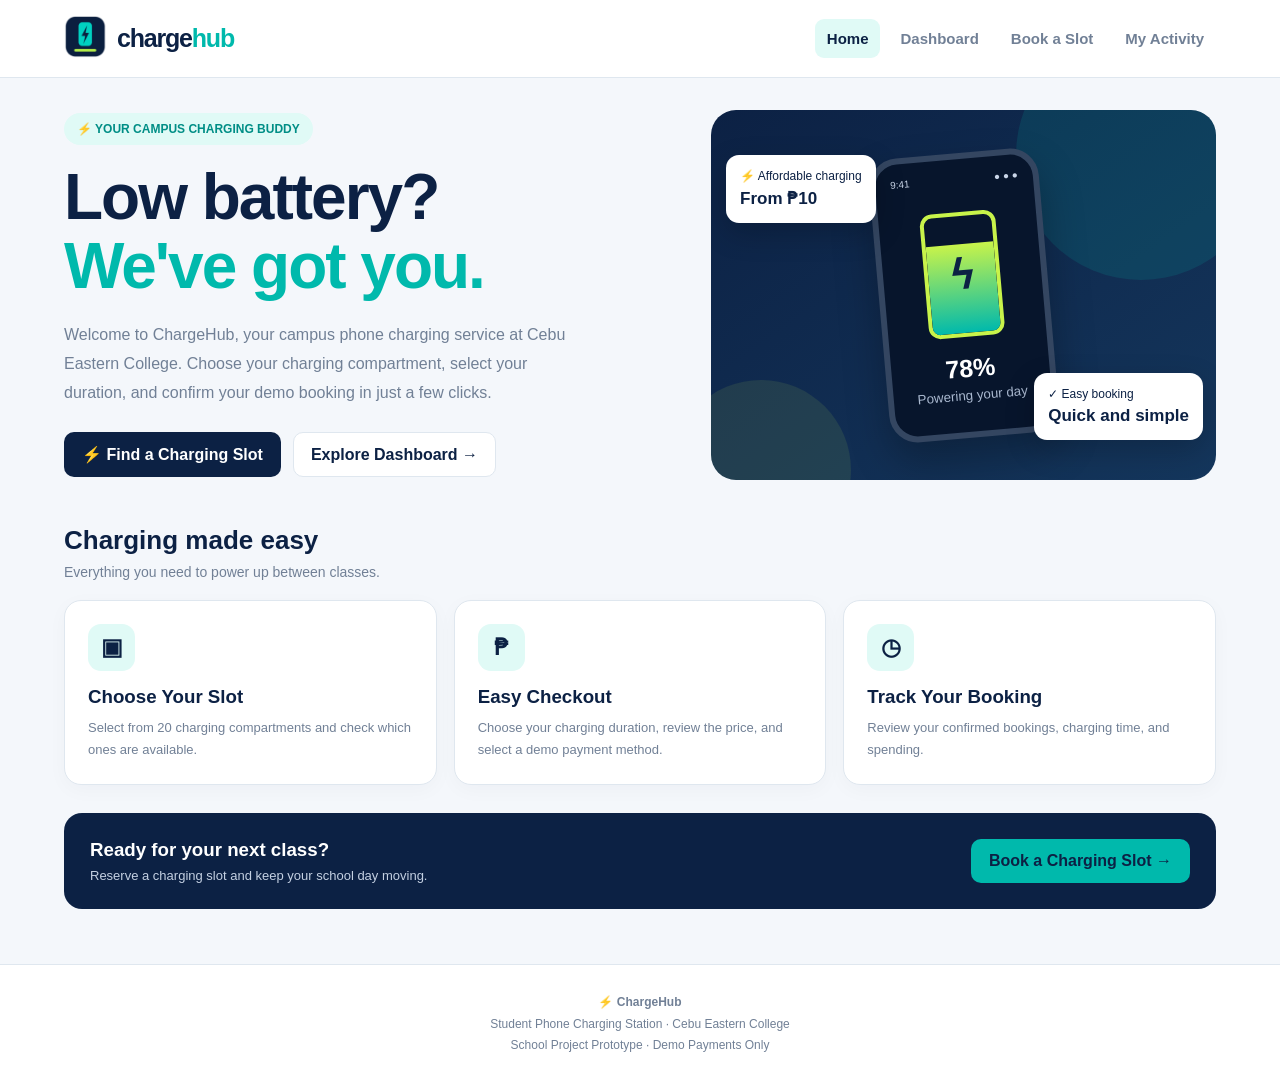
==== chargehub.html @ 487d8709 "added by berdin changed fonts, logos" ====
<!DOCTYPE html>
<html lang="en">
<head>
<meta charset="UTF-8">
<meta name="viewport" content="width=device-width, initial-scale=1.0">
<title>ChargeHub | CEC</title>
<link rel="icon" type="img/png" href="charghub-logo.png">
<link rel="stylesheet" href="design.css">

</head>

<body>

<header>
    <div class="brand">
        <div class="logo-icon">
             <img src="charghub-logo.png" alt="ChargeHub logo" class="logo-img">
        </div>
        <div class="brand-name">charge<span>hub</span></div>
    </div>

    <nav>
        <button class="active" onclick="showPage('home', this)">Home</button>
        <button onclick="showPage('dashboard', this)">Dashboard</button>
        <button onclick="showPage('booking', this)">Book a Slot</button>
        <button onclick="showPage('history', this)">My Activity</button>
    </nav>
</header>

<main>

<!-- HOME PAGE -->

<section id="home" class="page active">
    <div class="hero">
        <div>
            <div class="eyebrow">⚡ YOUR CAMPUS CHARGING BUDDY</div>

            <h1>Low battery?<br><span>We've got you.</span></h1>

            <p>
                Welcome to ChargeHub, your campus phone charging service
                at Cebu Eastern College. Choose your charging compartment,
                select your duration, and confirm your demo booking
                in just a few clicks.
            </p>

            <div class="hero-actions">
                <button class="primary" onclick="showPage('booking')">
                    ⚡ Find a Charging Slot
                </button>

                <button class="secondary" onclick="showPage('dashboard')">
                    Explore Dashboard →
                </button>
            </div>
        </div>

        <div class="hero-art">
            <div class="float-card float-one">
                ⚡ Affordable charging
                <strong>From ₱10</strong>
            </div>

            <div class="phone">
                <div class="phone-top">
                    <span>9:41</span>
                    <span>● ● ●</span>
                </div>

                <div class="battery">
                    <div class="battery-fill"></div>
                    <div class="bolt">ϟ</div>
                </div>

                <strong>78%</strong>
                <small>Powering your day</small>
            </div>

            <div class="float-card float-two">
                ✓ Easy booking
                <strong>Quick and simple</strong>
            </div>
        </div>
    </div>

    <div class="section-heading">
        <h2>Charging made easy</h2>
        <p>Everything you need to power up between classes.</p>
    </div>

    <div class="cards">
        <div class="card">
            <div class="card-icon">▣</div>
            <h3>Choose Your Slot</h3>
            <p>Select from 20 charging compartments and check which ones are available.</p>
        </div>

        <div class="card">
            <div class="card-icon">₱</div>
            <h3>Easy Checkout</h3>
            <p>Choose your charging duration, review the price, and select a demo payment method.</p>
        </div>

        <div class="card">
            <div class="card-icon">◷</div>
            <h3>Track Your Booking</h3>
            <p>Review your confirmed bookings, charging time, and spending.</p>
        </div>
    </div>

    <div class="promo">
        <div>
            <h3>Ready for your next class?</h3>
            <p>Reserve a charging slot and keep your school day moving.</p>
        </div>

        <button class="primary" onclick="showPage('booking')">
            Book a Charging Slot →
        </button>
    </div>
</section>

<!-- DASHBOARD -->

<section id="dashboard" class="page">
    <div class="page-heading">
        <div>
            <h1>Student Dashboard</h1>
            <p>Welcome to ChargeHub! Manage your campus charging sessions here.</p>
        </div>

        <button class="primary" onclick="showPage('booking')">
            ⚡ Book a Slot
        </button>
    </div>

    <div class="promo" style="margin-top:0;margin-bottom:25px">
        <div>
            <h2>Keep your phone powered up!</h2>
            <p>Choose an available charging compartment and book your session.</p>
        </div>

        <button class="primary" onclick="showPage('booking')">
            Find a Slot →
        </button>
    </div>

    <div class="stats">
        <div class="stat">
            <div class="stat-label">Total Bookings</div>
            <div class="stat-number" id="statBookings">0</div>
            <div class="stat-note">Your confirmed sessions</div>
        </div>

        <div class="stat">
            <div class="stat-label">Total Charging Time</div>
            <div class="stat-number" id="statTime">0 min</div>
            <div class="stat-note">Across your bookings</div>
        </div>

        <div class="stat">
            <div class="stat-label">Total Spending</div>
            <div class="stat-number" id="statSpent">₱0</div>
            <div class="stat-note">Transactions</div>
        </div>

        <div class="stat">
            <div class="stat-label">Available Slots</div>
            <div class="stat-number" id="statAvailable">20/20</div>
            <div class="stat-note">Charging station status</div>
        </div>
    </div>

    <div class="dashboard-grid">
        <div class="panel">
            <div class="panel-heading">
                <h3>Charging Station Overview</h3>
                <span>CEC · 20 Compartments</span>
            </div>

            <p style="font-size:12px;color:var(--muted);margin-bottom:16px">
                Select an available compartment to start a booking.
            </p>

            <div class="slots" id="dashboardSlots"></div>

            <p class="notice">
                Turquoise indicates your selected slot. Orange indicates a slot already booked in this demo.
            </p>

            <button class="primary full"
                    style="margin-top:18px"
                    onclick="showPage('booking')">
                Choose a Charging Slot →
            </button>
        </div>

        <div>
            <div class="panel">
                <div class="panel-heading">
                    <h3>Recent Activity</h3>
                    <button class="secondary" onclick="showPage('history')">
                        View All
                    </button>
                </div>

                <div id="recentActivity"></div>
            </div>

            <div class="panel">
                <div class="panel-heading">
                    <h3>Quick Actions</h3>
                </div>

                <button class="primary full" onclick="showPage('booking')">
                    ⚡ Book a Charging Slot
                </button>

                <button class="secondary full"
                        style="margin-top:10px"
                        onclick="showPage('history')">
                    ◷ View Booking History
                </button>

                <div style="margin-top:20px;padding:15px;background:var(--turquoise-light);border-radius:12px">
                    <strong style="font-size:13px">Charging Rates</strong>
                    <p style="font-size:12px;line-height:1.8;margin-top:8px">
                        30 minutes — ₱10<br>
                        1 hour — ₱20<br>
                        2 hours — ₱30
                    </p>
                </div>

                <p class="notice">
                    All payments are demonstrations only. No real money is collected.
                </p>
            </div>
        </div>
    </div>
</section>

<!-- BOOKING PAGE -->

<section id="booking" class="page">
    <div class="page-heading">
        <div>
            <h1>Book a Charging Slot ⚡</h1>
            <p>Choose one of the 20 compartments and your preferred duration.</p>
        </div>

        <button class="secondary" onclick="showPage('dashboard')">
            ← Dashboard
        </button>
    </div>

    <div class="dashboard-grid">
        <div class="panel">
            <div class="panel-heading">
                <h3>Charging Compartments</h3>
                <span id="bookingSlotCount">20 available</span>
            </div>

            <div class="slots" id="bookingSlots"></div>

            <p class="notice">
                Turquoise means selected. Orange means already booked.
                Select any available compartment to continue.
            </p>
        </div>

        <div class="panel">
            <div class="panel-heading">
                <h3>Your Booking</h3>
                <span class="pill">Review</span>
            </div>

            <div class="form-field">
                <label for="bookingSlot">Selected Compartment</label>
                <select id="bookingSlot" onchange="selectSlot(this.value)"></select>
            </div>

            <div class="form-field">
                <label for="bookingDuration">Charging Duration</label>
                <select id="bookingDuration" onchange="updatePrice()">
                    <option value="30">30 minutes - ₱10</option>
                    <option value="60" selected>1 hour - ₱20</option>
                    <option value="120">2 hours - ₱30</option>
                </select>
            </div>

            <div class="form-field">
                <label for="bookingPayment">Payment Method</label>
                <select id="bookingPayment">
                    <option>GCash</option>
                    <option>Maya</option>
                    <option>Pay at Station/ Cash</option>
                </select>
            </div>

            <div class="price-line">
                <span>Total Price</span>
                <strong id="bookingPrice">₱20</strong>
            </div>

            <button class="primary full" id="confirmButton"
                    onclick="confirmBooking()">
                Confirm Booking →
            </button>

            <p class="notice">
                This is a school project prototype. No real payment or actual hardware reservation is processed.
            </p>
        </div>
    </div>
</section>

<!-- MY ACTIVITY -->

<section id="history" class="page">
    <div class="page-heading">
        <div>
            <h1>My Activity</h1>
            <p>Review your ChargeHub booking history.</p>
        </div>

        <button class="primary" onclick="showPage('booking')">
            + Book Again
        </button>
    </div>

    <div class="panel">
        <div class="panel-heading">
            <h3>Session History</h3>
            <span id="historyCount">0 bookings</span>
        </div>

        <div class="history-row history-header">
            <span>SESSION</span>
            <span>DATE</span>
            <span>AMOUNT</span>
            <span>STATUS</span>
        </div>

        <div id="historyRows"></div>

        <p class="notice">
            Bookings are stored only while this page remains open. Refreshing the page resets the demo.
        </p>
    </div>
</section>

</main>

<footer>
    <strong>⚡ ChargeHub</strong><br>
    Student Phone Charging Station · Cebu Eastern College<br>
    School Project Prototype · Demo Payments Only
</footer>

<div class="toast" id="toast" role="status" aria-live="polite"></div>

<script>
/* PRICING */

const TOTAL_SLOTS = 20;

const prices = {
    30: 10,
    60: 20,
    120: 30
};

let selectedSlot = "CH-01";
let occupied = new Set();
let bookings = [];
let toastTimer;

/* NAVIGATION */

function showPage(page, button) {
    document.querySelectorAll(".page").forEach(section => {
        section.classList.remove("active");
    });

    document.getElementById(page).classList.add("active");

    document.querySelectorAll("nav button").forEach(item => {
        item.classList.remove("active");
    });

    if (button) {
        button.classList.add("active");
    } else {
        const navButton = [...document.querySelectorAll("nav button")]
            .find(item => {
                const text = item.textContent.trim().toLowerCase();

                return (
                    (page === "home" && text === "home") ||
                    (page === "dashboard" && text === "dashboard") ||
                    (page === "booking" && text === "book a slot") ||
                    (page === "history" && text === "my activity")
                );
            });

        if (navButton) navButton.classList.add("active");
    }

    renderData();

    window.scrollTo({
        top: 0,
        behavior: "smooth"
    });
}

/* NOTIFICATION */

function notify(message) {
    const toast = document.getElementById("toast");

    toast.textContent = message;
    toast.classList.add("show");

    clearTimeout(toastTimer);

    toastTimer = setTimeout(() => {
        toast.classList.remove("show");
    }, 3000);
}

/* SLOT FUNCTIONS */

function getSlotId(number) {
    return "CH-" + String(number).padStart(2, "0");
}

function renderSlots(containerId) {
    const container = document.getElementById(containerId);
    container.innerHTML = "";

    for (let i = 1; i <= TOTAL_SLOTS; i++) {
        const id = getSlotId(i);
        const busy = occupied.has(id);

        const button = document.createElement("button");
        button.type = "button";
        button.className = "slot";

        if (busy) {
            button.classList.add("busy");
        } else if (id === selectedSlot) {
            button.classList.add("selected");
        } else {
            button.classList.add("available");
        }

        button.disabled = busy;

        button.innerHTML = `
            <span style="font-size:22px">▣</span>
            <strong>${id}</strong>
            <small>
                <span class="dot">●</span>
                ${busy ? "Occupied" : "Available"}
            </small>
        `;

        if (!busy) {
            button.addEventListener("click", () => selectSlot(id));
        }

        container.appendChild(button);
    }
}

function updateSlotOptions() {
    const select = document.getElementById("bookingSlot");
    select.innerHTML = "";

    for (let i = 1; i <= TOTAL_SLOTS; i++) {
        const id = getSlotId(i);

        if (!occupied.has(id)) {
            const option = document.createElement("option");
            option.value = id;
            option.textContent = id + " - Available";
            select.appendChild(option);
        }
    }

    if (selectedSlot && !occupied.has(selectedSlot)) {
        select.value = selectedSlot;
    } else if (select.options.length > 0) {
        select.selectedIndex = 0;
    }

    const available = TOTAL_SLOTS - occupied.size;

    document.getElementById("bookingSlotCount").textContent =
        available + (available === 1 ? " available" : " available");

    const confirmButton = document.getElementById("confirmButton");

    confirmButton.disabled = available === 0;
    confirmButton.textContent = available === 0
        ? "No Slots Available"
        : "Confirm Booking →";

    if (available === 0) {
        document.getElementById("bookingSlotCount").textContent =
            "No slots available";
    }
}

function selectSlot(id) {
    if (!id || occupied.has(id)) {
        notify("Please select an available charging slot.");
        return;
    }

    selectedSlot = id;

    updateSlotOptions();
    renderSlots("dashboardSlots");
    renderSlots("bookingSlots");
}

/* PRICE UPDATE */

function updatePrice() {
    const duration = Number(
        document.getElementById("bookingDuration").value
    );

    document.getElementById("bookingPrice").textContent =
        "₱" + prices[duration];
}

/* BOOKING CONFIRMATION */

function confirmBooking() {
    const slot = document.getElementById("bookingSlot").value;
    const duration = Number(
        document.getElementById("bookingDuration").value
    );

    const payment = document.getElementById("bookingPayment").value;
    const amount = prices[duration];

    if (!slot) {
        notify("No available slots. Please try again later.");
        return;
    }

    if (occupied.has(slot)) {
        notify("This slot has already been booked. Choose another.");
        updateSlotOptions();
        renderSlots("bookingSlots");
        return;
    }

    const durationNames = {
        30: "30 minutes",
        60: "1 hour",
        120: "2 hours"
    };

    const booking = {
        id: Date.now(),
        slot: slot,
        duration: durationNames[duration],
        minutes: duration,
        amount: amount,
        payment: payment,
        date: new Date().toLocaleString(),
        status: "Confirmed"
    };

    bookings.unshift(booking);
    occupied.add(slot);

    selectedSlot = "";

    for (let i = 1; i <= TOTAL_SLOTS; i++) {
        const id = getSlotId(i);

        if (!occupied.has(id)) {
            selectedSlot = id;
            break;
        }
    }

    updateSlotOptions();
    renderSlots("dashboardSlots");
    renderSlots("bookingSlots");
    renderData();

    showPage("history");

    notify(
        "Booking confirmed for " + slot +
        "! Demo payment only."
    );
}

/* DASHBOARD AND HISTORY */

function renderData() {
    const totalSpent = bookings.reduce(
        (sum, booking) => sum + booking.amount, 0
    );

    const totalMinutes = bookings.reduce(
        (sum, booking) => sum + booking.minutes, 0
    );

    document.getElementById("statBookings").textContent =
        bookings.length;

    document.getElementById("statTime").textContent =
        totalMinutes >= 60
            ? Math.floor(totalMinutes / 60) + " hr " +
              (totalMinutes % 60) + " min"
            : totalMinutes + " min";

    document.getElementById("statSpent").textContent =
        "₱" + totalSpent;

    document.getElementById("statAvailable").textContent =
        (TOTAL_SLOTS - occupied.size) + "/" + TOTAL_SLOTS;

    const recent = document.getElementById("recentActivity");

    if (bookings.length === 0) {
        recent.innerHTML = `
            <p style="color:var(--muted);font-size:13px;line-height:1.7">
                No bookings yet. Book your first charging slot to see your activity here.
            </p>
        `;
    } else {
        recent.innerHTML = bookings.slice(0, 4).map(booking => `
            <div class="activity">
                <div class="activity-icon">⚡</div>

                <div class="activity-info">
                    <strong>${booking.slot} · ${booking.duration}</strong>
                    <small>${booking.date}</small>
                </div>

                <div class="activity-price">₱${booking.amount}</div>
            </div>
        `).join("");
    }

    document.getElementById("historyCount").textContent =
        bookings.length +
        (bookings.length === 1 ? " booking" : " bookings");

    const rows = document.getElementById("historyRows");

    if (bookings.length === 0) {
        rows.innerHTML = `
            <p style="padding:22px 0;color:var(--muted)">
                No bookings yet. Your confirmed bookings will appear here.
            </p>
        `;
    } else {
        rows.innerHTML = bookings.map(booking => `
            <div class="history-row">
                <span>
                    <strong>${booking.slot}</strong><br>
                    <small style="color:var(--muted)">
                        ${booking.duration}
                    </small>
                </span>

                <span>${booking.date}</span>

                <span><strong>₱${booking.amount}</strong></span>

                <span>
                    <span class="pill">${booking.status}</span>
                </span>
            </div>
        `).join("");
    }
}

/* INITIALIZE WEBSITE */

updateSlotOptions();
renderSlots("dashboardSlots");
renderSlots("bookingSlots");
updatePrice();
renderData();
</script>

</body>
</html>
---- design.css ----
:root {
    --navy: #0C2144;
    --navy-light: #14365C;
    --turquoise: #00B9AC;
    --turquoise-light: #E0FAF6;
    --lime: #C8F34A;
    --background: #F4F7FB;
    --white: #FFFFFF;
    --text: #0C2144;
    --muted: #718096;
    --border: #DFE7EF;
    --success: #168553;
    --orange: #D97736;
}

* {
    box-sizing: border-box;
    margin: 0;
    padding: 0;
    font-family: Arial, Helvetica, sans-serif;
}

body {
    background: var(--background);
    color: var(--text);
}

button, select {
    font: inherit;
}

button {
    cursor: pointer;
    border: none;
}

button:disabled {
    cursor: not-allowed;
    opacity: 0.65;
}

header {
    min-height: 76px;
    background: var(--white);
    border-bottom: 1px solid var(--border);
    display: flex;
    align-items: center;
    justify-content: space-between;
    gap: 20px;
    padding: 15px 5%;
    position: sticky;
    top: 0;
    z-index: 100;
}

.brand {
    display: flex;
    align-items: center;
    gap: 10px;
    white-space: nowrap;
}
.logo-img {
    width: 43px;
    height: 43px;
    border-radius: 13px;
    object-fit: cover;
    flex-shrink: 0;
}

.brand-name {
    font-size: 25px;
    font-weight: 900;
    letter-spacing: -1.2px;
    color: var(--navy);
}

.brand-name span {
    color: var(--turquoise);
}

nav {
    display: flex;
    align-items: center;
    gap: 8px;
    flex-wrap: wrap;
}

nav button {
    padding: 11px 12px;
    border-radius: 9px;
    color: var(--muted);
    background: transparent;
    font-family: "Roboto", Arial, sans-serif;
    font-size: 15px;
    font-weight: bold;
}

nav button:hover,
nav button.active {
    color: var(--navy);
    background: var(--turquoise-light);
}

.primary {
    background: var(--navy);
    color: white;
    padding: 13px 18px;
    border-radius: 10px;
    font-weight: bold;
    transition: 0.2s;
}

.primary:hover {
    background: var(--navy-light);
    transform: translateY(-1px);
}

.secondary {
    background: white;
    color: var(--navy);
    border: 1px solid var(--border);
    padding: 12px 17px;
    border-radius: 10px;
    font-weight: bold;
}

.secondary:hover {
    background: var(--turquoise-light);
}

main {
    max-width: 1200px;
    margin: auto;
    padding: 32px 24px 55px;
}

.page {
    display: none;
}

.page.active {
    display: block;
}

/* HOME PAGE */

.hero {
    display: grid;
    grid-template-columns: 1.1fr 0.9fr;
    align-items: center;
    gap: 30px;
    margin-bottom: 45px;
}

.eyebrow {
    display: inline-block;
    padding: 9px 13px;
    border-radius: 30px;
    background: var(--turquoise-light);
    color: #008E86;
    font-size: 12px;
    font-weight: bold;
    margin-bottom: 18px;
}

.hero h1 {
    font-size: clamp(40px, 5vw, 64px);
    line-height: 1.08;
    letter-spacing: -2px;
    margin-bottom: 20px;
    color: var(--navy);
}

.hero h1 span {
    color: var(--turquoise);
}

.hero p {
    color: var(--muted);
    line-height: 1.8;
    font-size: 16px;
    max-width: 520px;
}

.hero-actions {
    display: flex;
    gap: 12px;
    flex-wrap: wrap;
    margin-top: 25px;
}

.hero-art {
    min-height: 370px;
    background: linear-gradient(145deg, var(--navy), var(--navy-light));
    border-radius: 25px;
    position: relative;
    overflow: hidden;
    display: grid;
    place-items: center;
}

.hero-art::before {
    content: "";
    position: absolute;
    width: 250px;
    height: 250px;
    border-radius: 50%;
    background: #00B9AC24;
    top: -80px;
    right: -50px;
}

.hero-art::after {
    content: "";
    position: absolute;
    width: 180px;
    height: 180px;
    border-radius: 50%;
    background: #C8F34A18;
    bottom: -80px;
    left: -40px;
}

.phone {
    position: relative;
    z-index: 1;
    width: 170px;
    height: 285px;
    background: #07152C;
    border: 6px solid #344661;
    border-radius: 29px;
    padding: 15px;
    color: white;
    box-shadow: 0 20px 40px #0004;
    transform: rotate(-5deg);
}

.phone-top {
    display: flex;
    justify-content: space-between;
    font-size: 10px;
    color: #C9D5E8;
}

.battery {
    width: 76px;
    height: 125px;
    border: 4px solid var(--lime);
    border-radius: 12px;
    margin: 27px auto 17px;
    position: relative;
    overflow: hidden;
    display: flex;
    align-items: flex-end;
}

.battery-fill {
    width: 100%;
    height: 76%;
    background: linear-gradient(var(--lime), var(--turquoise));
}

.bolt {
    position: absolute;
    inset: 0;
    display: grid;
    place-items: center;
    color: var(--navy);
    font-size: 40px;
    font-weight: bold;
}

.phone strong {
    display: block;
    text-align: center;
    font-size: 25px;
}

.phone small {
    display: block;
    text-align: center;
    color: #AAB9D0;
    margin-top: 5px;
}

.float-card {
    position: absolute;
    z-index: 2;
    background: white;
    color: var(--navy);
    border-radius: 13px;
    padding: 14px;
    box-shadow: 0 10px 30px #0003;
    font-size: 12px;
}

.float-card strong {
    display: block;
    font-size: 17px;
    margin-top: 5px;
}

.float-one {
    top: 45px;
    left: 15px;
}

.float-two {
    right: 13px;
    bottom: 40px;
}

.section-heading {
    margin: 32px 0 20px;
}

.section-heading h2 {
    font-size: 26px;
    margin-bottom: 8px;
}

.section-heading p {
    color: var(--muted);
    font-size: 14px;
}

.cards {
    display: grid;
    grid-template-columns: repeat(3, 1fr);
    gap: 17px;
}

.card {
    background: white;
    border: 1px solid var(--border);
    border-radius: 17px;
    padding: 23px;
    box-shadow: 0 5px 20px #0C214408;
}

.card-icon {
    width: 47px;
    height: 47px;
    background: var(--turquoise-light);
    color: var(--navy);
    display: grid;
    place-items: center;
    border-radius: 13px;
    font-size: 23px;
    font-weight: bold;
}

.card h3 {
    margin: 15px 0 9px;
    color: var(--navy);
}

.card p {
    font-size: 13px;
    color: var(--muted);
    line-height: 1.7;
}

.promo {
    background: var(--navy);
    color: white;
    padding: 26px;
    margin-top: 28px;
    border-radius: 18px;
    display: flex;
    justify-content: space-between;
    align-items: center;
    gap: 20px;
}

.promo p {
    color: #C4D0E2;
    font-size: 13px;
    margin-top: 7px;
}

.promo .primary {
    background: var(--turquoise);
    color: var(--navy);
}

/* HEADINGS AND DASHBOARD */

.page-heading {
    display: flex;
    align-items: center;
    justify-content: space-between;
    gap: 15px;
    margin-bottom: 25px;
}

.page-heading h1 {
    font-size: 30px;
    margin-bottom: 8px;
}

.page-heading p {
    color: var(--muted);
    font-size: 14px;
}

.stats {
    display: grid;
    grid-template-columns: repeat(4, 1fr);
    gap: 15px;
    margin-bottom: 23px;
}

.stat {
    background: white;
    padding: 20px;
    border: 1px solid var(--border);
    border-radius: 16px;
}

.stat-label {
    color: var(--muted);
    font-size: 12px;
}

.stat-number {
    color: var(--navy);
    font-size: 28px;
    font-weight: 900;
    margin-top: 12px;
    overflow-wrap: anywhere;
}

.stat-note {
    color: #008E86;
    font-size: 11px;
    margin-top: 8px;
}

.dashboard-grid {
    display: grid;
    grid-template-columns: 1.2fr 0.8fr;
    gap: 18px;
    align-items: start;
}

.panel {
    background: white;
    border: 1px solid var(--border);
    border-radius: 17px;
    padding: 22px;
    margin-bottom: 18px;
    min-width: 0;
}

.panel-heading {
    display: flex;
    align-items: center;
    justify-content: space-between;
    gap: 10px;
    margin-bottom: 17px;
}

.panel-heading h3 {
    font-size: 16px;
}

.panel-heading > span {
    font-size: 12px;
    color: var(--muted);
}

/* 20 CHARGING SLOTS */

.slots {
    display: grid;
    grid-template-columns: repeat(4, 1fr);
    gap: 10px;
}

.slot {
    background: #F3F6FA;
    color: var(--navy);
    border: 1px solid var(--border);
    border-radius: 12px;
    padding: 15px 6px;
    text-align: center;
    line-height: 1.7;
    min-width: 0;
}

.slot strong {
    display: block;
    font-size: 13px;
}

.slot small {
    display: block;
    font-size: 10px;
    color: var(--muted);
}

.slot .dot {
    color: var(--success);
}

.slot.selected {
    background: var(--turquoise-light);
    border: 2px solid var(--turquoise);
}

.slot.busy {
    background: #FFF4EB;
    border-color: #F2D0B6;
}

.slot.busy .dot {
    color: var(--orange);
}

.slot.available:hover {
    border-color: var(--turquoise);
    background: var(--turquoise-light);
}

.notice {
    color: var(--muted);
    font-size: 11px;
    line-height: 1.6;
    margin-top: 14px;
}

/* BOOKING FORM */

.form-field {
    margin-bottom: 17px;
}

.form-field label {
    display: block;
    font-size: 12px;
    font-weight: bold;
    margin-bottom: 8px;
}

.form-field select {
    width: 100%;
    padding: 13px;
    border: 1px solid var(--border);
    background: #F7F9FC;
    color: var(--navy);
    border-radius: 9px;
    outline: none;
}

.form-field select:focus {
    border-color: var(--turquoise);
}

.price-line {
    display: flex;
    align-items: center;
    justify-content: space-between;
    padding: 18px 0;
    border-top: 1px solid var(--border);
}

.price-line strong {
    font-size: 24px;
    color: var(--navy);
}

.full {
    width: 100%;
}

.pill {
    display: inline-block;
    background: var(--turquoise-light);
    color: #008E86;
    border-radius: 30px;
    padding: 5px 9px;
    font-size: 10px;
    font-weight: bold;
}

/* ACTIVITY */

.activity {
    display: flex;
    align-items: center;
    gap: 12px;
    padding: 14px 0;
    border-bottom: 1px solid var(--border);
}

.activity:last-child {
    border-bottom: none;
}

.activity-icon {
    width: 40px;
    height: 40px;
    display: grid;
    place-items: center;
    background: var(--turquoise-light);
    border-radius: 12px;
    flex-shrink: 0;
}

.activity-info {
    flex: 1;
    min-width: 0;
}

.activity-info strong {
    display: block;
    font-size: 13px;
}

.activity-info small {
    display: block;
    color: var(--muted);
    font-size: 11px;
    margin-top: 5px;
    overflow-wrap: anywhere;
}

.activity-price {
    font-size: 13px;
    font-weight: bold;
    white-space: nowrap;
}

/* HISTORY */

.history-row {
    display: grid;
    grid-template-columns: 1.3fr 1.2fr 0.6fr 0.7fr;
    gap: 10px;
    align-items: center;
    padding: 15px 0;
    border-bottom: 1px solid var(--border);
    font-size: 12px;
    overflow-wrap: anywhere;
}

.history-row:last-child {
    border-bottom: none;
}

.history-header {
    color: var(--muted);
    font-weight: bold;
    font-size: 10px;
}

/* TOAST AND FOOTER */

.toast {
    position: fixed;
    left: 50%;
    bottom: 22px;
    transform: translate(-50%, 20px);
    background: var(--navy);
    color: white;
    padding: 15px 20px;
    border-radius: 11px;
    box-shadow: 0 8px 25px #0003;
    opacity: 0;
    pointer-events: none;
    transition: 0.25s;
    z-index: 500;
    max-width: 90%;
    font-size: 13px;
    text-align: center;
}

.toast.show {
    opacity: 1;
    transform: translate(-50%, 0);
}

footer {
    background: white;
    border-top: 1px solid var(--border);
    padding: 27px 15px;
    text-align: center;
    color: var(--muted);
    font-size: 12px;
    line-height: 1.8;
}

@media (max-width: 900px) {
    header {
        flex-wrap: wrap;
    }

    nav {
        order: 3;
        width: 100%;
    }

    .hero,
    .dashboard-grid {
        grid-template-columns: 1fr;
    }

    .stats {
        grid-template-columns: repeat(2, 1fr);
    }

    .hero-art {
        min-height: 330px;
    }
}

@media (max-width: 580px) {
    header {
        padding: 14px;
    }

    .brand-name {
        font-size: 22px;
    }

    nav {
        gap: 3px;
    }

    nav button {
        padding: 9px 7px;
        font-size: 11px;
    }

    main {
        padding: 22px 14px 40px;
    }

    .hero h1 {
        font-size: 43px;
    }

    .cards,
    .stats {
        grid-template-columns: 1fr;
    }

    .slots {
        grid-template-columns: repeat(2, 1fr);
    }

    .page-heading {
        align-items: flex-start;
        flex-direction: column;
    }

    .promo {
        align-items: flex-start;
        flex-direction: column;
    }

    .history-row {
        grid-template-columns: 1fr 1fr 0.7fr;
        font-size: 10px;
    }

    .history-row > :last-child {
        display: none;
    }

    .history-header > :last-child {
        display: none;
    }

    .panel {
        padding: 16px;
    }
}
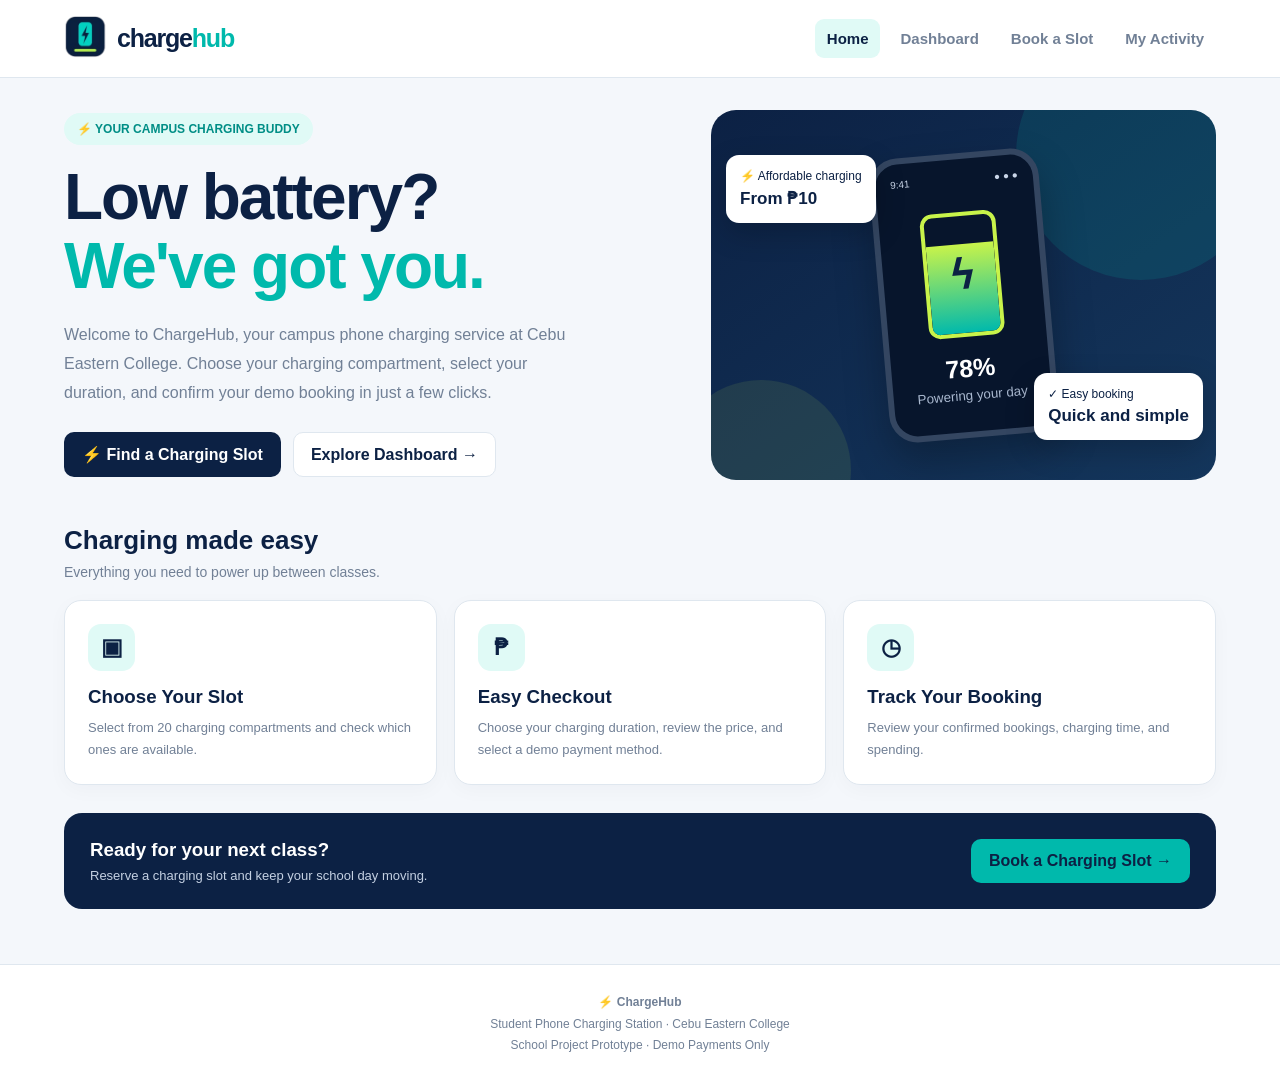
==== commit 8a2a3e97: "logo changes" ====
--- a/chargehub.html
+++ b/chargehub.html
@@ -15,7 +15,7 @@
 <header>
     <div class="brand">
         <div class="logo-icon">
-             <img src="charghub-logo.png" alt="ChargeHub logo" class="logo-img">
+             <img src="chargehub-logo-final-removebg-preview.png" alt="ChargeHub logo" class="logo-img">
         </div>
         <div class="brand-name">charge<span>hub</span></div>
     </div>
@@ -699,4 +699,4 @@
 </script>
 
 </body>
-</html>+</html>
